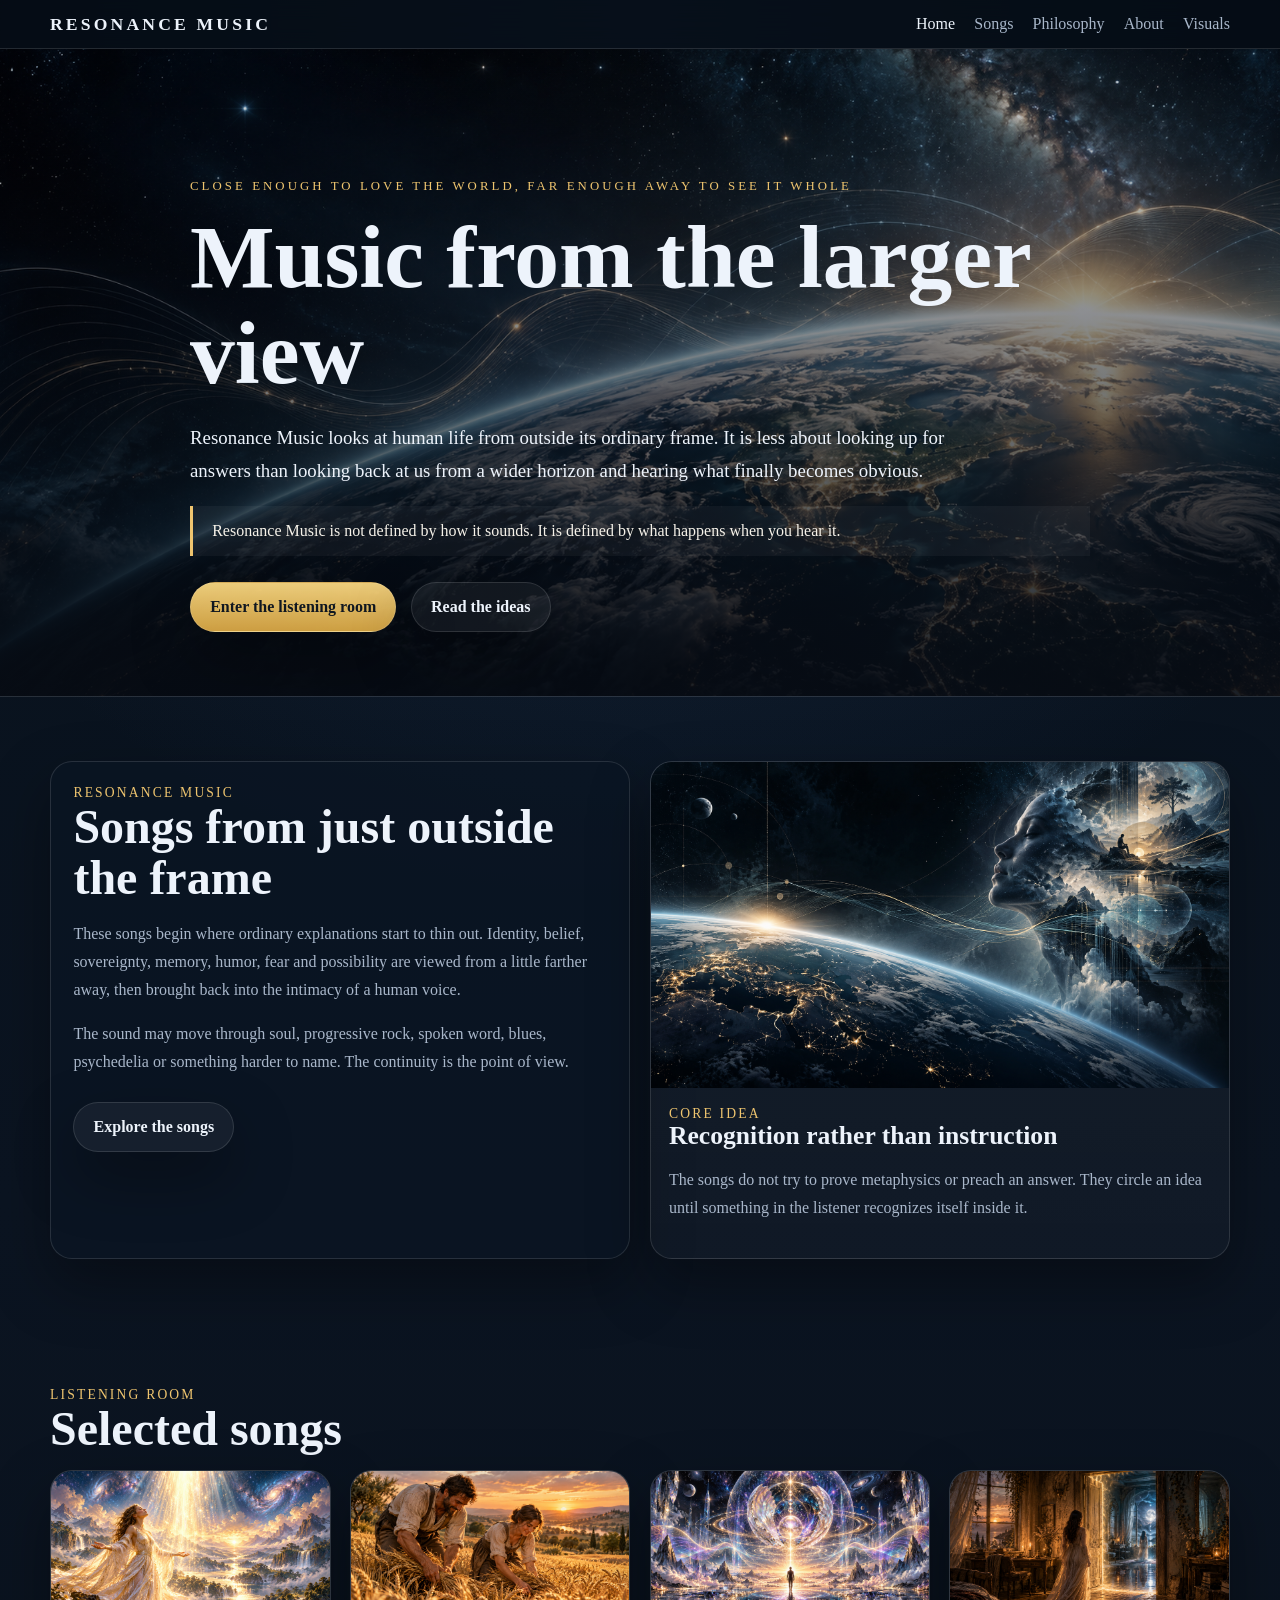
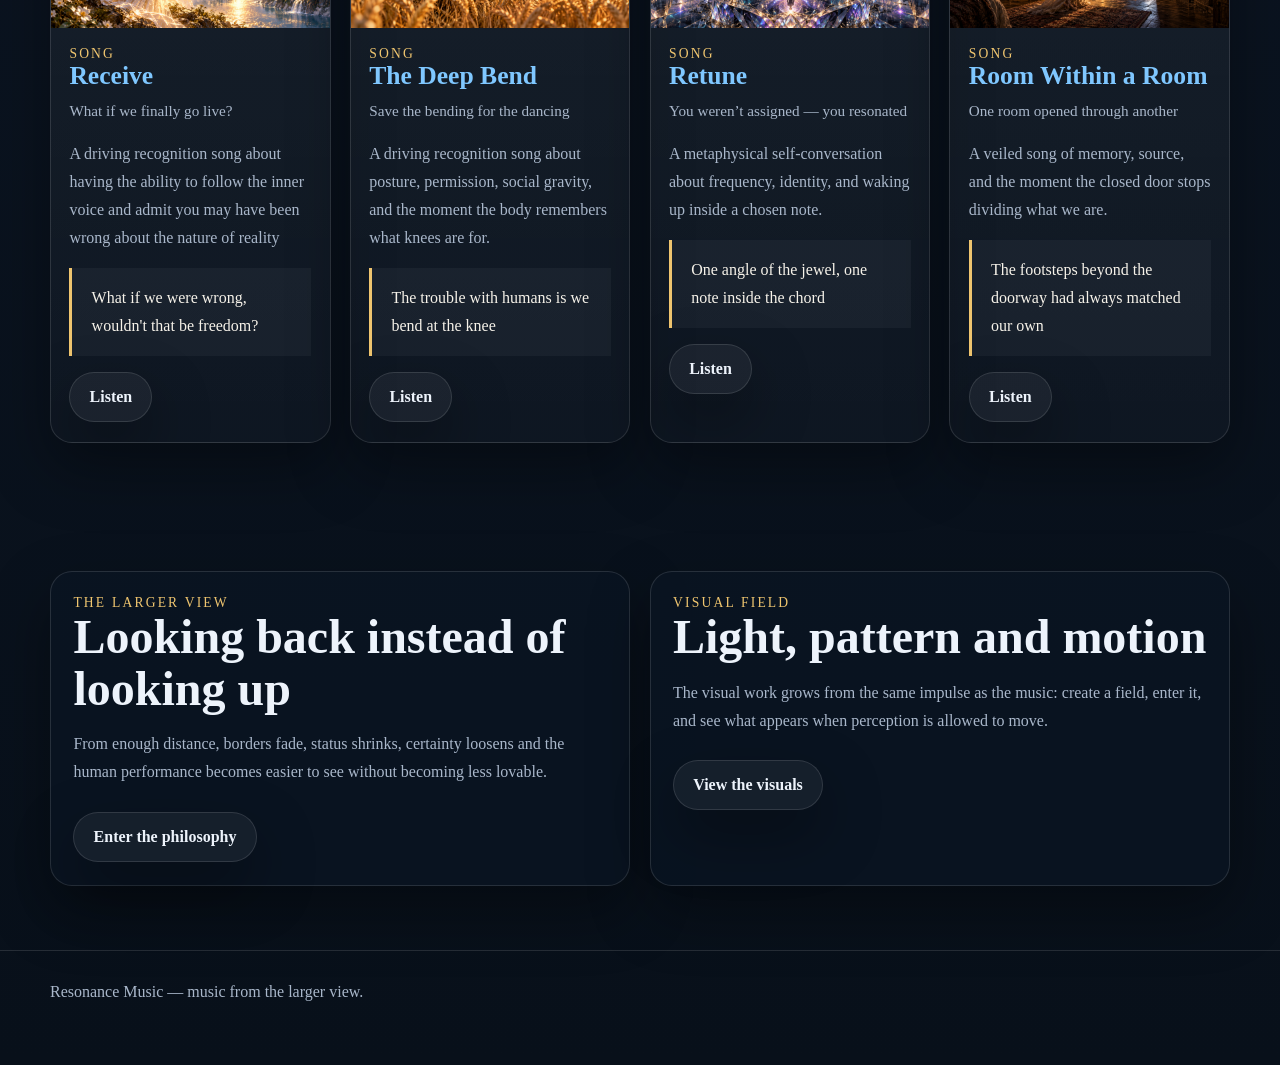
==== index.html @ a72982c8 "Add files via upload" ====
<!doctype html>
<html lang="en">
<head>
  <meta charset="utf-8">
  <meta name="viewport" content="width=device-width, initial-scale=1">
  <title>Resonance Music</title>
  <link rel="stylesheet" href="css/style.css">
  <script src="js/songs.js"></script>
  <script src="js/site.js" defer></script>
</head>
<body>
<header class="topbar">
  <div class="container nav-wrap">
    <a class="brand" href="index.html">Resonance Music</a>
    <nav class="nav">
      <a href="index.html">Home</a>
      <a href="songs.html">Songs</a>
      <a href="philosophy.html">Philosophy</a>
      <a href="about.html">About</a>
      <a href="visuals.html">Visuals</a>
    </nav>
  </div>
</header>

<section class="hero">
  <div class="hero-bg" style="background-image:url('assets/art/earth-hero.png');"></div>
  <div class="hero-overlay"></div>
  <div class="container hero-content">
    <div class="eyebrow">Close enough to love the world, far enough away to see it whole</div>
    <h1>Music from the larger view</h1>
    <p class="lead">Resonance Music looks at human life from outside its ordinary frame. It is less about looking up for answers than looking back at us from a wider horizon and hearing what finally becomes obvious.</p>
    <div class="quote">Resonance Music is not defined by how it sounds. It is defined by what happens when you hear it.</div>
    <div class="buttons">
      <a class="btn primary" href="songs.html">Enter the listening room</a>
      <a class="btn" href="philosophy.html">Read the ideas</a>
    </div>
  </div>
</section>

<section class="section">
  <div class="container grid two">
    <div class="panel">
      <div class="kicker">Resonance Music</div>
      <h2>Songs from just outside the frame</h2>
      <p>These songs begin where ordinary explanations start to thin out. Identity, belief, sovereignty, memory, humor, fear and possibility are viewed from a little farther away, then brought back into the intimacy of a human voice.</p>
      <p>The sound may move through soul, progressive rock, spoken word, blues, psychedelia or something harder to name. The continuity is the point of view.</p>
      <div class="buttons"><a class="btn" href="songs.html">Explore the songs</a></div>
    </div>
    <div class="card">
      <img class="card-media" src="assets/art/cosmic-mind.png" alt="Cosmic mind artwork">
      <div class="card-body">
        <div class="kicker">Core idea</div>
        <h3>Recognition rather than instruction</h3>
        <p>The songs do not try to prove metaphysics or preach an answer. They circle an idea until something in the listener recognizes itself inside it.</p>
      </div>
    </div>
  </div>
</section>

<section class="section">
  <div class="container">
    <div class="kicker">Listening room</div>
    <h2>Selected songs</h2>
    <div id="home-songs" class="song-grid"></div>
  </div>
</section>

<section class="section">
  <div class="container grid two">
    <div class="panel">
      <div class="kicker">The larger view</div>
      <h2>Looking back instead of looking up</h2>
      <p>From enough distance, borders fade, status shrinks, certainty loosens and the human performance becomes easier to see without becoming less lovable.</p>
      <div class="buttons"><a class="btn" href="philosophy.html">Enter the philosophy</a></div>
    </div>
    <div class="panel">
      <div class="kicker">Visual field</div>
      <h2>Light, pattern and motion</h2>
      <p>The visual work grows from the same impulse as the music: create a field, enter it, and see what appears when perception is allowed to move.</p>
      <div class="buttons"><a class="btn" href="visuals.html">View the visuals</a></div>
    </div>
  </div>
</section>

<footer><div class="container">Resonance Music — music from the larger view.</div></footer>
</body>
</html>
---- css/style.css ----
:root {
  --bg: #08101a;
  --bg2: #0f1b2d;
  --panel: rgba(11,22,35,.72);
  --panel-strong: rgba(8,16,26,.88);
  --text: #edf3fb;
  --muted: #a9b7ca;
  --line: rgba(255,255,255,.12);
  --gold: #efc56f;
  --blue: #7fc7ff;
  --max: 1180px;
  --radius: 22px;
  --shadow: 0 25px 60px rgba(0,0,0,.35);
}
* { box-sizing: border-box; }
html { scroll-behavior: smooth; }
body {
  margin: 0;
  font-family: Georgia, 'Times New Roman', serif;
  color: var(--text);
  background:
    radial-gradient(circle at top, rgba(53,91,145,.35), transparent 33%),
    linear-gradient(180deg, #07111b 0%, #0b1421 45%, #08101a 100%);
  min-height: 100vh;
}
a { color: var(--blue); text-decoration: none; }
a:hover { text-decoration: underline; }
img { max-width: 100%; display: block; }
.container { width: min(calc(100% - 2rem), var(--max)); margin: 0 auto; }
.topbar {
  position: sticky; top: 0; z-index: 20;
  background: rgba(4,10,18,.82);
  backdrop-filter: blur(14px);
  border-bottom: 1px solid var(--line);
}
.nav-wrap { display:flex; align-items:center; justify-content:space-between; gap:1rem; padding: .85rem 0; }
.brand { color: var(--text); font-size: 1.1rem; letter-spacing: .18em; text-transform: uppercase; font-weight: bold; }
.nav { display:flex; flex-wrap: wrap; gap: .8rem 1.2rem; }
.nav a { color: var(--muted); }
.nav a.active, .nav a:hover { color: var(--text); text-decoration:none; }
.hero {
  position: relative;
  min-height: 72vh;
  display: grid;
  align-items: end;
  overflow: hidden;
  border-bottom: 1px solid var(--line);
}
.hero.small { min-height: 46vh; }
.hero-bg {
  position:absolute; inset:0; background-size: cover; background-position:center;
  transform: scale(1.02);
}
.hero-overlay {
  position:absolute; inset:0;
  background: linear-gradient(180deg, rgba(6,10,17,.12) 0%, rgba(6,10,17,.45) 40%, rgba(7,12,20,.92) 100%);
}
.hero-content {
  position:relative; z-index:2;
  padding: 6rem 0 4rem;
  width:min(100%, 900px);
}
.eyebrow { color: var(--gold); text-transform: uppercase; letter-spacing: .24em; font-size: .8rem; margin-bottom: .9rem; }
h1, h2, h3 { margin: 0 0 1rem; line-height: 1.08; }
h1 { font-size: clamp(2.7rem, 7vw, 5.6rem); }
h2 { font-size: clamp(1.8rem, 4vw, 3rem); }
h3 { font-size: clamp(1.2rem, 2vw, 1.6rem); }
p { line-height: 1.75; color: var(--muted); }
.lead { font-size: 1.18rem; color: var(--text); max-width: 48rem; }
.quote {
  margin-top: 1.2rem; padding: 1rem 1.2rem; border-left: 3px solid var(--gold);
  background: rgba(255,255,255,.04); color: #f6f2e9;
}
.buttons { display:flex; gap:.9rem; flex-wrap: wrap; margin-top:1.6rem; }
.btn {
  display:inline-flex; align-items:center; justify-content:center; gap:.5rem;
  padding: .95rem 1.2rem; border-radius: 999px; border:1px solid var(--line);
  background: rgba(255,255,255,.05); color: var(--text); font-weight: bold;
  box-shadow: var(--shadow);
}
.btn.primary { background: linear-gradient(180deg, rgba(255,220,132,.92), rgba(222,171,70,.92)); color:#101720; }
.btn:hover { text-decoration:none; filter: brightness(1.06); }
.section { padding: 4rem 0; }
.panel {
  background: var(--panel); border: 1px solid var(--line); border-radius: var(--radius);
  padding: 1.4rem; box-shadow: var(--shadow);
}
.grid { display:grid; gap:1.2rem; }
.grid.two { grid-template-columns: repeat(auto-fit, minmax(280px, 1fr)); }
.grid.three { grid-template-columns: repeat(auto-fit, minmax(240px, 1fr)); }
.card {
  background: linear-gradient(180deg, rgba(255,255,255,.05), rgba(255,255,255,.025));
  border: 1px solid var(--line); border-radius: 22px; overflow: hidden; box-shadow: var(--shadow);
}
.card-body { padding: 1.15rem 1.15rem 1.25rem; }
.card-media { aspect-ratio: 16 / 9; object-fit: cover; width:100%; }
.kicker { color: var(--gold); font-size: .85rem; text-transform: uppercase; letter-spacing: .16em; }
.song-grid { display:grid; gap:1.2rem; grid-template-columns: repeat(auto-fit, minmax(260px, 1fr)); }
.song-card h3 { margin-bottom: .4rem; }
.song-card p { margin-top: .5rem; }
.meta { display:flex; flex-wrap: wrap; gap:.7rem 1rem; color: var(--muted); font-size: .95rem; }
.song-layout { display:grid; gap: 1.5rem; grid-template-columns: 1.2fr .8fr; }
.song-main, .song-side { min-width:0; }
@media (max-width: 900px) { .song-layout { grid-template-columns: 1fr; } }
.audio-box, .video-box, .lyrics-box, .info-box { margin-bottom: 1rem; }
audio, video { width:100%; border-radius: 14px; }
pre.lyrics {
  white-space: pre-wrap; font: 1rem/1.8 Georgia, serif; color: var(--text);
  margin: 0; background: rgba(0,0,0,.14); border-radius: 16px; padding: 1rem;
}
.note {
  padding: .9rem 1rem; border:1px dashed rgba(255,255,255,.22); border-radius: 14px; color: var(--muted);
  background: rgba(255,255,255,.04);
}
.steps li { margin: 0 0 .65rem; color: var(--muted); }
footer {
  border-top: 1px solid var(--line); padding: 2rem 0 4rem; color: var(--muted);
}
.gallery { display:grid; gap:1rem; grid-template-columns: repeat(auto-fit, minmax(220px, 1fr)); }
.gallery img { aspect-ratio: 16/10; width:100%; object-fit: cover; border-radius: 16px; border:1px solid var(--line); box-shadow: var(--shadow); }
hr.sep { border:none; border-top:1px solid var(--line); margin:2rem 0; }
.small { font-size: .95rem; }
.muted { color: var(--muted); }
.center { text-align:center; }
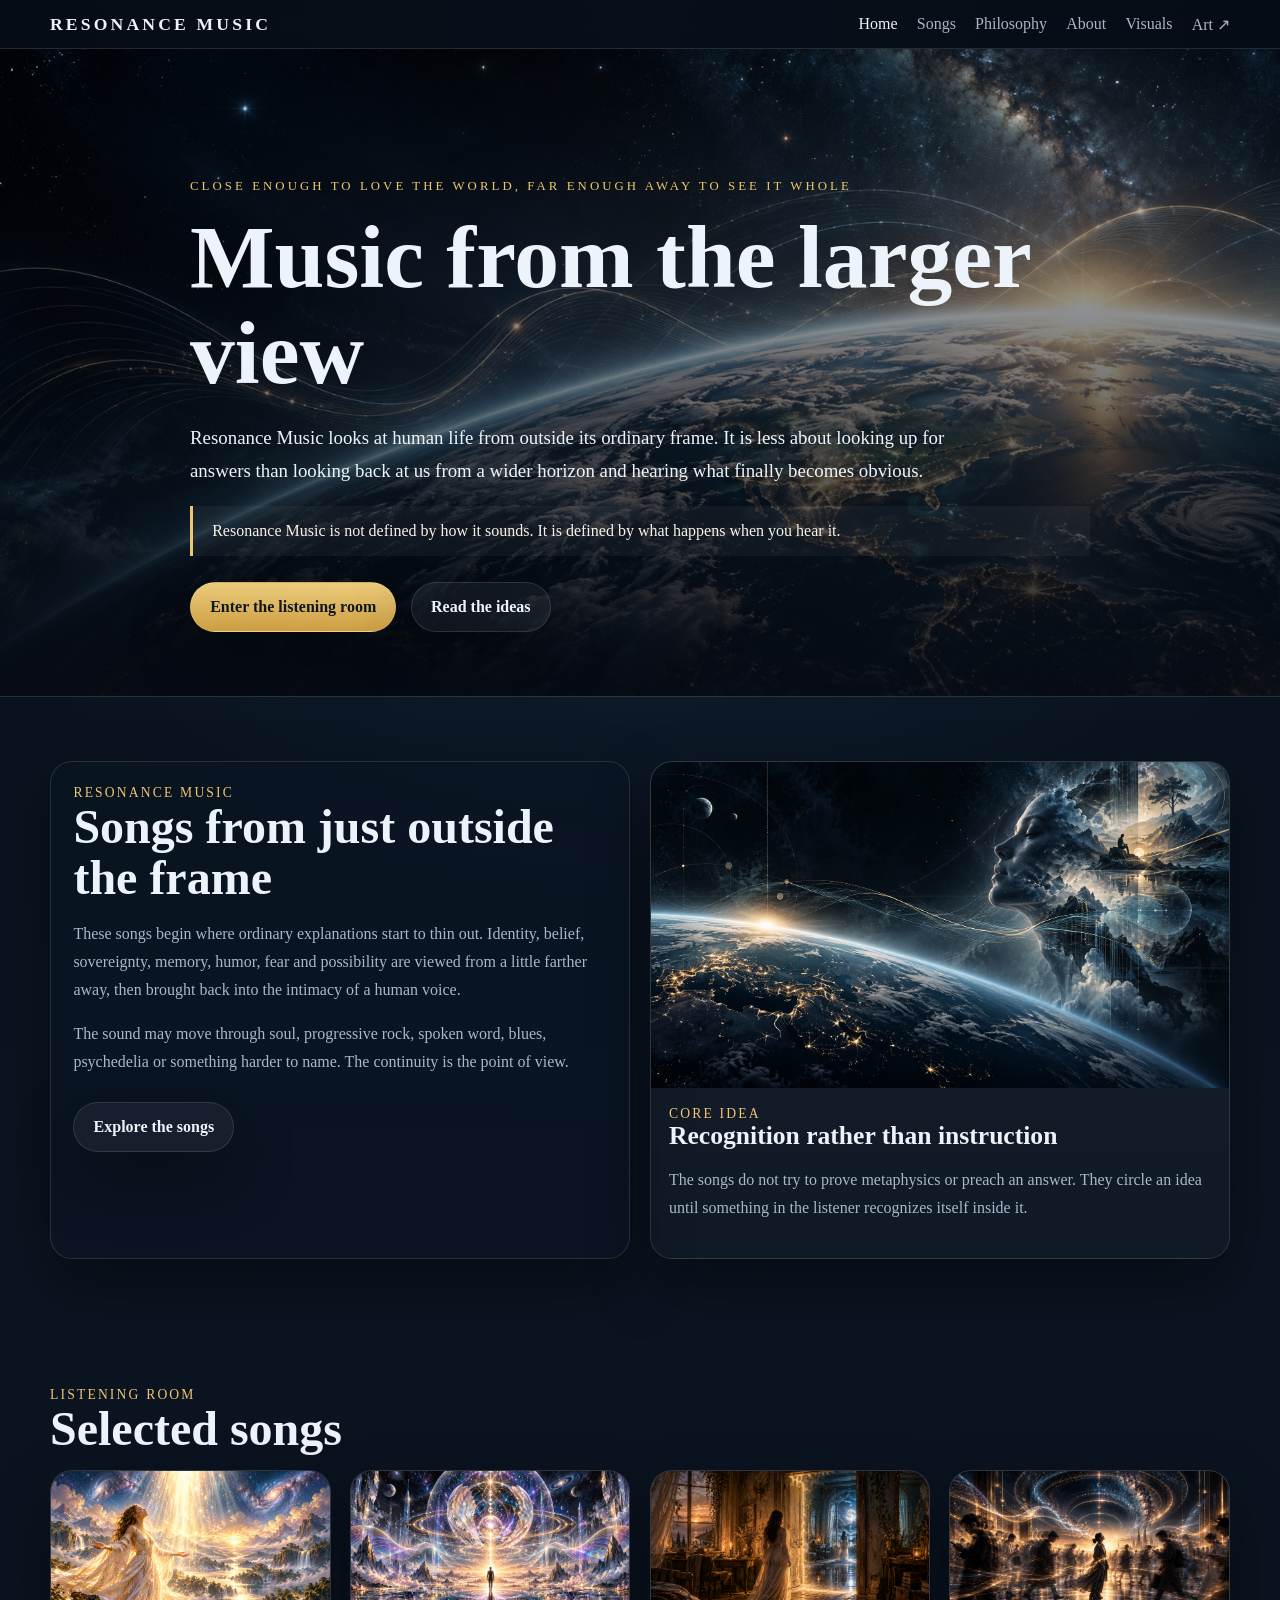
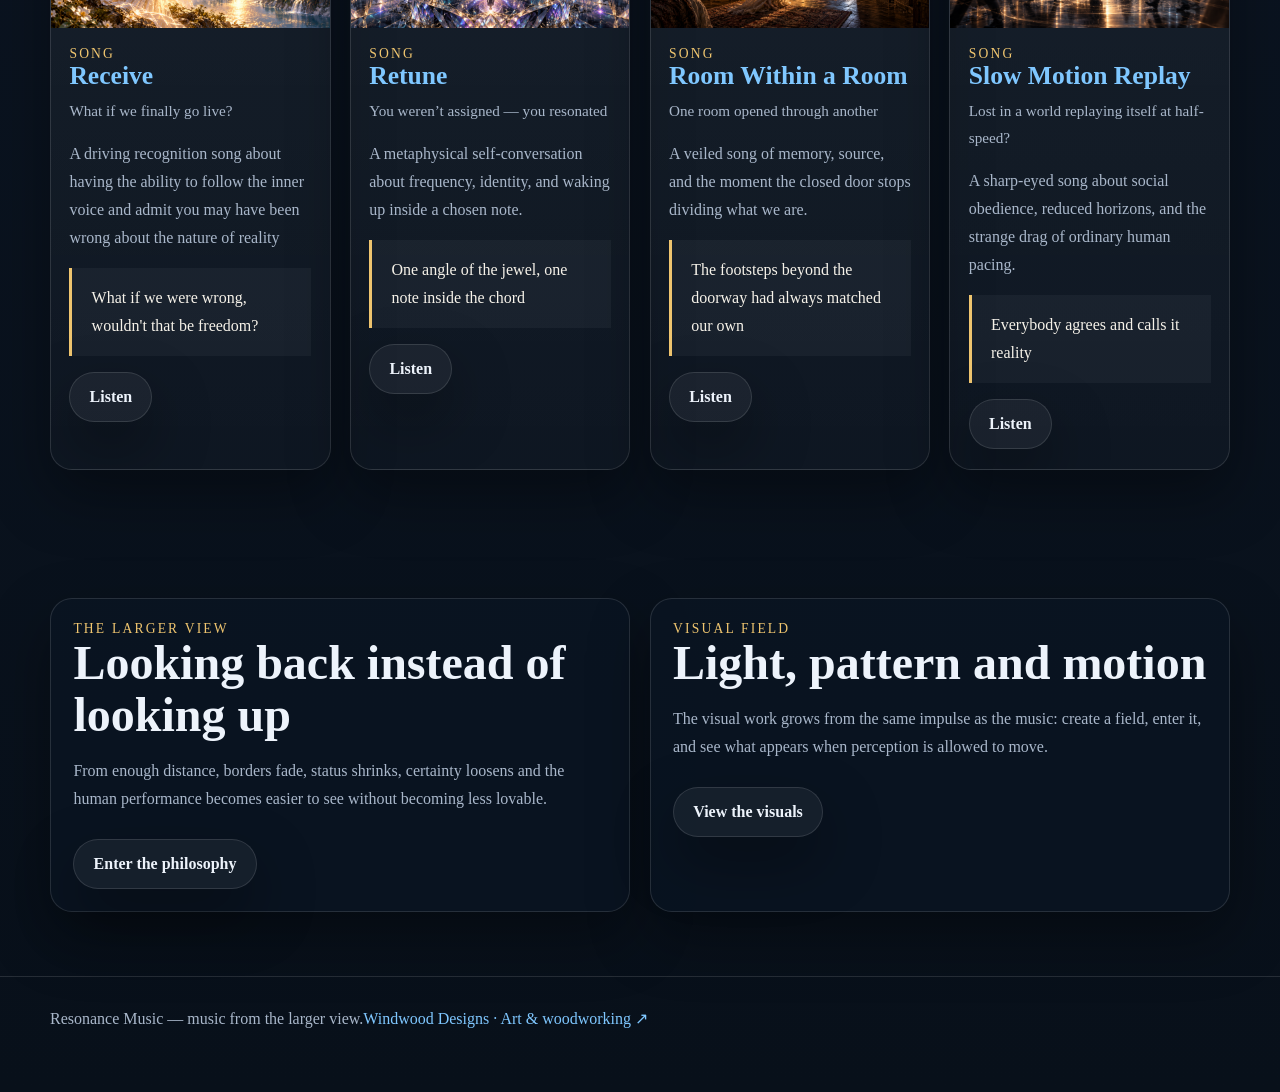
==== commit 6c288f9a: "Add files via upload Link artwork and music sites" ====
--- a/index.html
+++ b/index.html
@@ -18,6 +18,7 @@
       <a href="philosophy.html">Philosophy</a>
       <a href="about.html">About</a>
       <a href="visuals.html">Visuals</a>
+      <a class="companion-link" href="https://windwood2.github.io/works/" target="_blank" rel="noopener noreferrer" aria-label="Art — Windwood Designs (opens in a new tab)">Art <span aria-hidden="true">↗</span></a>
     </nav>
   </div>
 </header>
@@ -82,6 +83,7 @@
   </div>
 </section>
 
-<footer><div class="container">Resonance Music — music from the larger view.</div></footer>
+<footer><div class="container footer-wrap"><span>Resonance Music — music from the larger view.</span><a class="footer-companion" href="https://windwood2.github.io/works/" target="_blank" rel="noopener noreferrer" aria-label="Windwood Designs — art and woodworking (opens in a new tab)">Windwood Designs · Art &amp; woodworking <span aria-hidden="true">↗</span></a></div></footer>
 </body>
 </html>
+
--- a/css/style.css
+++ b/css/style.css
@@ -122,3 +122,69 @@
 .small { font-size: .95rem; }
 .muted { color: var(--muted); }
 .center { text-align:center; }
+
+/* Watch + Lyrics */
+.watch-read-layout {
+  display: grid;
+  grid-template-columns: minmax(0, 1.15fr) minmax(320px, .85fr);
+  gap: 1.5rem;
+  align-items: stretch;
+  margin-top: 1.5rem;
+}
+.watch-column {
+  min-width: 0;
+  align-self: stretch;
+}
+.video-sticky {
+  position: sticky;
+  top: 5.5rem;
+  background: var(--panel);
+  border: 1px solid var(--line);
+  border-radius: var(--radius);
+  padding: 1.2rem;
+  box-shadow: var(--shadow);
+}
+.watch-kicker { margin-bottom: .85rem; }
+.youtube-frame {
+  position: relative;
+  width: 100%;
+  aspect-ratio: 16 / 9;
+  overflow: hidden;
+  border-radius: 16px;
+  background: #000;
+}
+.youtube-frame iframe {
+  position: absolute;
+  inset: 0;
+  width: 100%;
+  height: 100%;
+  border: 0;
+}
+.watch-read-layout .lyrics-box {
+  margin-bottom: 0;
+  max-height: calc(100vh - 7rem);
+  overflow-y: auto;
+  overscroll-behavior: contain;
+  scrollbar-gutter: stable;
+}
+.video-only-layout {
+  grid-template-columns: minmax(0, 760px);
+}
+
+@media (max-width: 900px) {
+  .watch-read-layout {
+    grid-template-columns: 1fr;
+    align-items: start;
+  }
+  .video-sticky {
+    position: relative;
+    top: auto;
+  }
+  .watch-read-layout .lyrics-box {
+    max-height: none;
+    overflow-y: visible;
+  }
+}
+
+
+
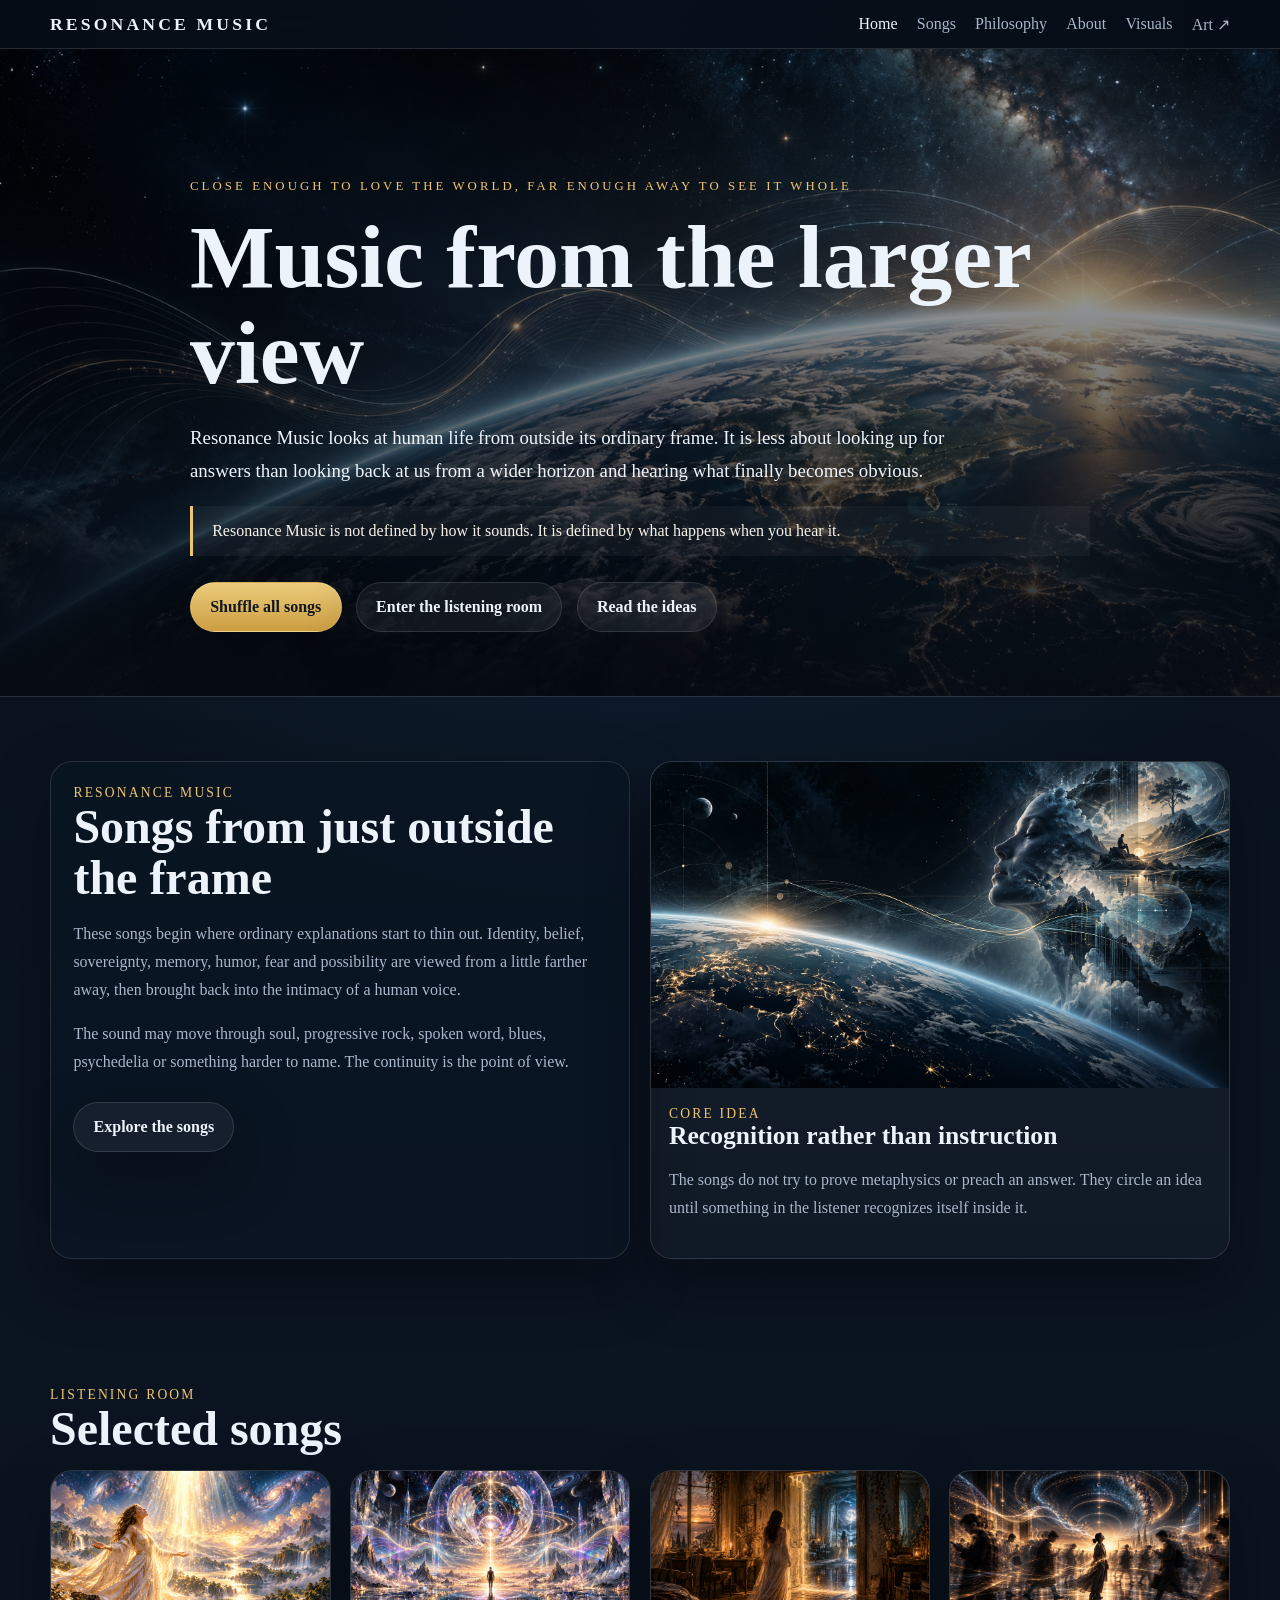
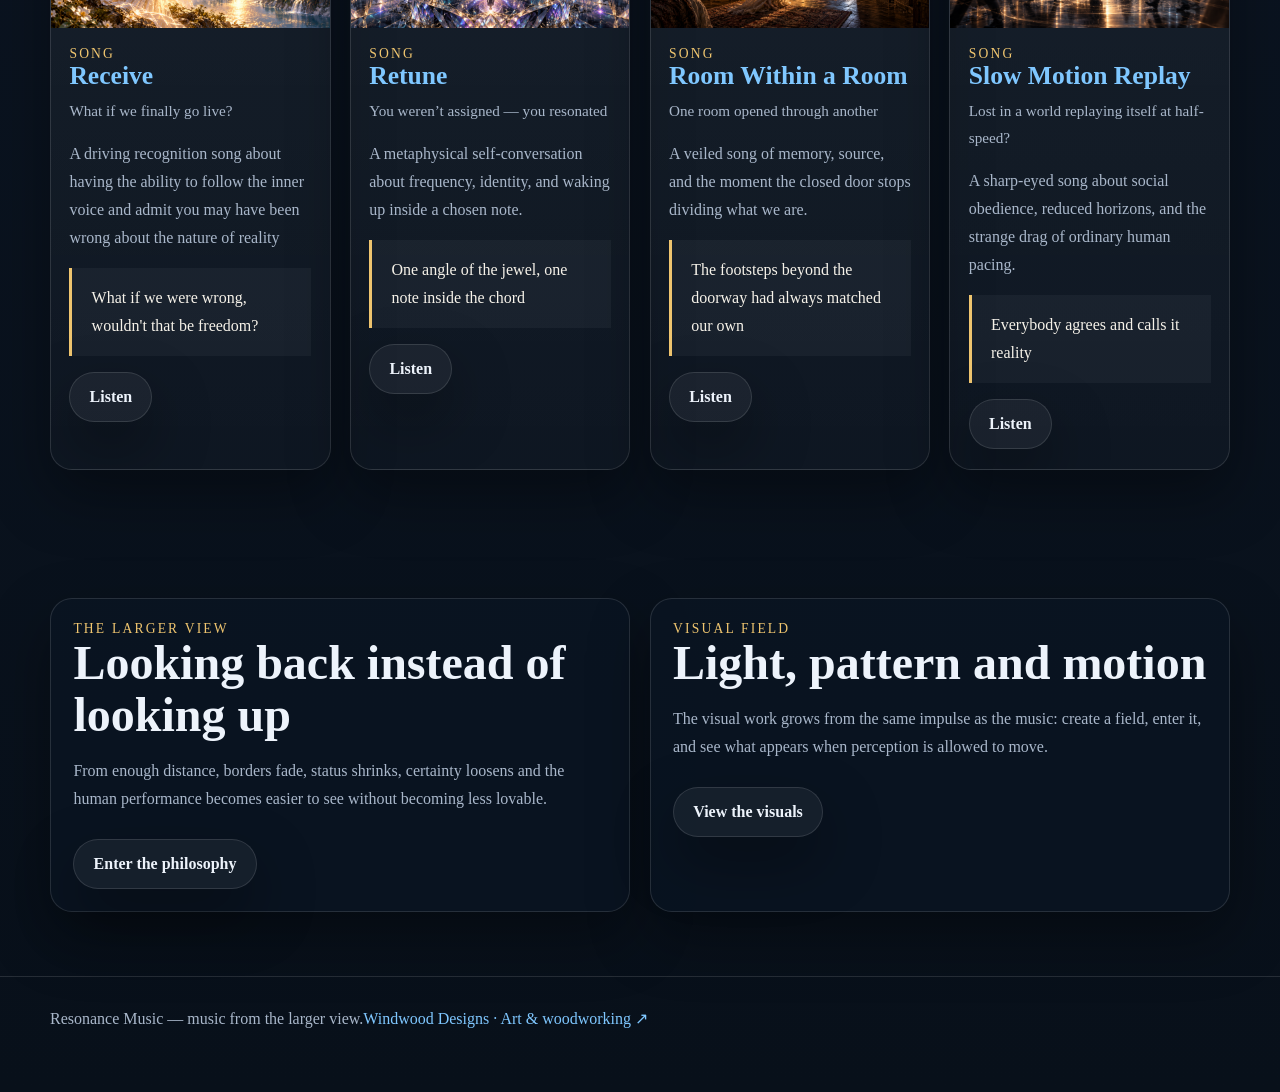
==== commit ea1ae0ae: "Update index.html ditto to last 2" ====
--- a/index.html
+++ b/index.html
@@ -7,6 +7,34 @@
   <link rel="stylesheet" href="css/style.css">
   <script src="js/songs.js"></script>
   <script src="js/site.js" defer></script>
+  <style>
+    /* The home-page listening session. */
+    #shuffle-start { cursor: pointer; font: inherit; font-weight: bold; }
+    .shuffle-section[hidden] { display: none; }
+    .shuffle-section { padding: 1.6rem 0 0; scroll-margin-top: 6rem; }
+    .shuffle-panel {
+      display: grid; grid-template-columns: 144px minmax(0, 1fr); gap: 1.4rem;
+      align-items: center; background: linear-gradient(135deg, rgba(77,48,32,.35), var(--panel-strong));
+      border-color: rgba(239,197,111,.27);
+    }
+    .shuffle-art { width: 144px; height: 144px; object-fit: cover; border-radius: 14px; }
+    .shuffle-content { min-width: 0; }
+    .shuffle-content h2 { font-size: clamp(1.5rem, 3vw, 2rem); margin: .45rem 0 .55rem; }
+    .shuffle-content audio { display: block; margin-top: .85rem; }
+    .shuffle-meta { display: flex; gap: .6rem 1rem; flex-wrap: wrap; align-items: center; }
+    .shuffle-meta span { color: var(--muted); font-size: .9rem; }
+    .shuffle-actions { display: flex; flex-wrap: wrap; gap: .55rem; align-items: center; margin-top: .8rem; }
+    .shuffle-actions button { cursor: pointer; font: inherit; font-size: .9rem; padding: .55rem .9rem; box-shadow: none; }
+    .shuffle-actions button:disabled { opacity: .45; cursor: default; }
+    .shuffle-actions a { font-size: .9rem; margin-left: .35rem; }
+    .shuffle-status { font-size: .9rem; margin: .7rem 0 0; line-height: 1.5; }
+    .shuffle-note { color: var(--muted); font-size: .85rem; margin: .35rem 0 0; line-height: 1.5; }
+    #shuffle-start:focus-visible, .shuffle-actions button:focus-visible { outline: 2px solid var(--gold); outline-offset: 4px; }
+    @media (max-width: 560px) {
+      .shuffle-panel { grid-template-columns: 1fr; gap: 1rem; }
+      .shuffle-art { width: 100%; height: auto; max-height: 210px; aspect-ratio: 16 / 9; }
+    }
+  </style>
 </head>
 <body>
 <header class="topbar">
@@ -32,8 +60,30 @@
     <p class="lead">Resonance Music looks at human life from outside its ordinary frame. It is less about looking up for answers than looking back at us from a wider horizon and hearing what finally becomes obvious.</p>
     <div class="quote">Resonance Music is not defined by how it sounds. It is defined by what happens when you hear it.</div>
     <div class="buttons">
-      <a class="btn primary" href="songs.html">Enter the listening room</a>
+      <button class="btn primary" id="shuffle-start" type="button" aria-controls="shuffle-player" aria-expanded="false">Shuffle all songs</button>
+      <a class="btn" href="songs.html">Enter the listening room</a>
       <a class="btn" href="philosophy.html">Read the ideas</a>
+    </div>
+  </div>
+</section>
+
+<section id="shuffle-player" class="section shuffle-section" aria-labelledby="shuffle-title" hidden>
+  <div class="container">
+    <div class="panel shuffle-panel">
+      <img id="shuffle-art" class="shuffle-art" width="144" height="144" alt="">
+      <div class="shuffle-content">
+        <div class="kicker">Listening now</div>
+        <h2 id="shuffle-title">Resonance Music</h2>
+        <div class="shuffle-meta"><span id="shuffle-position"></span><span>Every song, a different order.</span></div>
+        <audio id="shuffle-audio" controls preload="none" aria-label="Shuffled song player"></audio>
+        <div class="shuffle-actions">
+          <button class="btn" id="shuffle-next" type="button">Next song</button>
+          <button class="btn" id="shuffle-again" type="button">Reshuffle</button>
+          <a id="shuffle-song-link" target="_blank" rel="noopener noreferrer" aria-label="Lyrics and artwork (opens in a new tab)">Lyrics &amp; artwork ↗</a>
+        </div>
+        <p id="shuffle-status" class="shuffle-status" role="status" aria-live="polite"></p>
+        <p class="shuffle-note">Keep this page open. After the last song, a fresh shuffle keeps the music going.</p>
+      </div>
     </div>
   </div>
 </section>
@@ -84,6 +134,198 @@
 </section>
 
 <footer><div class="container footer-wrap"><span>Resonance Music — music from the larger view.</span><a class="footer-companion" href="https://windwood2.github.io/works/" target="_blank" rel="noopener noreferrer" aria-label="Windwood Designs — art and woodworking (opens in a new tab)">Windwood Designs · Art &amp; woodworking <span aria-hidden="true">↗</span></a></div></footer>
+<script id="shuffle-player-script">
+(() => {
+  'use strict';
+  const get = id => document.getElementById(id);
+  const start = get('shuffle-start'), panel = get('shuffle-player'), audio = get('shuffle-audio');
+  const title = get('shuffle-title'), artwork = get('shuffle-art'), position = get('shuffle-position');
+  const status = get('shuffle-status'), next = get('shuffle-next'), songLink = get('shuffle-song-link');
+  const seen = new Set();
+  const songs = (window.RESONANCE_SONGS || []).filter(song => {
+    if (!song || !/^[a-z0-9_-]+$/i.test(song.slug || '') || seen.has(song.slug)) return false;
+    seen.add(song.slug);
+    return true;
+  });
+  let queue = [], index = -1, current = null, sessionActive = false;
+  let wantsPlay = false, switching = false, loadId = 0, failedLoad = -1, expectedSource = '';
+  const unavailable = new Set();
+  const message = text => { status.textContent = text; };
+
+  function shuffled(list, avoidSlug) {
+    const result = list.slice();
+    for (let i = result.length - 1; i > 0; i--) {
+      const j = Math.floor(Math.random() * (i + 1));
+      [result[i], result[j]] = [result[j], result[i]];
+    }
+    // Each cycle contains every available song once, with no back-to-back repeat.
+    if (result.length > 1 && result[0].slug === avoidSlug) {
+      const j = 1 + Math.floor(Math.random() * (result.length - 1));
+      [result[0], result[j]] = [result[j], result[0]];
+    }
+    return result;
+  }
+
+  function mediaState(state) {
+    try { if ('mediaSession' in navigator) navigator.mediaSession.playbackState = state; } catch {}
+  }
+
+  function metadata(song) {
+    try {
+      if (!('mediaSession' in navigator) || !window.MediaMetadata) return;
+      navigator.mediaSession.metadata = new MediaMetadata({
+        title: song.title || song.slug, artist: 'Resonance Music', album: 'Cosmic Retune',
+        artwork: [{ src: new URL(song.image || 'assets/art/listening-room.png', document.baseURI).href }]
+      });
+    } catch {}
+  }
+
+  function updatePosition() {
+    try {
+      if (!navigator.mediaSession?.setPositionState || !Number.isFinite(audio.duration) || audio.duration <= 0) return;
+      navigator.mediaSession.setPositionState({
+        duration: audio.duration, playbackRate: audio.playbackRate || 1,
+        position: Math.max(0, Math.min(audio.currentTime, audio.duration))
+      });
+    } catch {}
+  }
+
+  function fileUnavailable(token) {
+    if (token !== loadId || token === failedLoad || !current || !sessionActive) return;
+    failedLoad = token;
+    unavailable.add(current.slug);
+    if (unavailable.size >= songs.length) {
+      wantsPlay = false;
+      sessionActive = false;
+      switching = false;
+      audio.pause();
+      next.disabled = true;
+      mediaState('none');
+      message('The music could not load. Check your connection, then try Shuffle all songs again.');
+      return;
+    }
+    if (!wantsPlay) {
+      switching = false;
+      message('This song could not load. Choose Next song to continue.');
+      return;
+    }
+    message('This song could not load. Moving to the next one…');
+    Promise.resolve().then(() => {
+      if (token === loadId && wantsPlay && sessionActive) advance(true);
+    });
+  }
+
+  function playCurrent() {
+    if (!current || !sessionActive) return;
+    if (unavailable.has(current.slug)) { advance(true); return; }
+    wantsPlay = true;
+    const token = loadId;
+    message('Loading…');
+    let attempt;
+    try { attempt = audio.play(); }
+    catch { fileUnavailable(token); return; }
+    if (attempt?.catch) attempt.catch(error => {
+      if (token !== loadId || error.name === 'AbortError') return;
+      if (error.name === 'NotAllowedError') {
+        wantsPlay = false;
+        switching = false;
+        mediaState('paused');
+        message('Press play in the player to continue.');
+      } else fileUnavailable(token);
+    });
+  }
+
+  function loadSong(song, autoplay) {
+    current = song;
+    loadId++;
+    failedLoad = -1;
+    wantsPlay = autoplay;
+    switching = true;
+    title.textContent = song.title || song.slug;
+    artwork.src = song.image || 'assets/art/listening-room.png';
+    artwork.alt = (song.title || song.slug) + ' artwork';
+    songLink.href = 'song.html?slug=' + encodeURIComponent(song.slug);
+    position.textContent = 'Song ' + (index + 1) + ' of ' + queue.length;
+    metadata(song);
+    expectedSource = new URL('media/audio/' + encodeURIComponent(song.slug) + '.mp3', document.baseURI).href;
+    audio.preload = 'auto';
+    audio.src = expectedSource;
+    audio.load();
+    if (autoplay) playCurrent();
+    else { switching = false; message('Paused. Press play when you’re ready.'); mediaState('paused'); }
+  }
+
+  function advance(autoplay = true) {
+    if (!sessionActive) return;
+    do { index++; } while (index < queue.length && unavailable.has(queue[index].slug));
+    if (index >= queue.length) {
+      queue = shuffled(songs.filter(song => !unavailable.has(song.slug)), current?.slug);
+      index = 0;
+    }
+    if (!queue.length) return;
+    loadSong(queue[index], autoplay);
+  }
+
+  function beginShuffle() {
+    if (!songs.length) return;
+    unavailable.clear();
+    queue = shuffled(songs, current?.slug);
+    index = -1;
+    sessionActive = true;
+    next.disabled = false;
+    panel.hidden = false;
+    start.setAttribute('aria-expanded', 'true');
+    start.textContent = 'Reshuffle all songs';
+    // Start inside the click gesture, without waiting for network checks.
+    advance(true);
+    panel.scrollIntoView({ behavior: window.matchMedia?.('(prefers-reduced-motion: reduce)').matches ? 'auto' : 'smooth', block: 'center' });
+  }
+
+  start.addEventListener('click', beginShuffle);
+  get('shuffle-again').addEventListener('click', beginShuffle);
+  next.addEventListener('click', () => advance(wantsPlay || !audio.paused));
+  audio.addEventListener('play', () => {
+    if (current && unavailable.has(current.slug)) { advance(true); return; }
+    wantsPlay = true;
+    switching = false;
+  });
+  audio.addEventListener('playing', () => { switching = false; mediaState('playing'); message('Playing. The next song follows automatically.'); });
+  audio.addEventListener('pause', () => {
+    if (switching || audio.ended || !sessionActive) return;
+    wantsPlay = false;
+    mediaState('paused');
+    message('Paused. Press play when you’re ready.');
+  });
+  audio.addEventListener('ended', () => { if (audio.ended && sessionActive) advance(true); });
+  audio.addEventListener('error', () => {
+    if (!audio.error || (audio.currentSrc && audio.currentSrc !== expectedSource)) return;
+    fileUnavailable(loadId);
+  });
+  audio.addEventListener('loadedmetadata', updatePosition);
+  audio.addEventListener('timeupdate', updatePosition);
+  artwork.addEventListener('error', () => { artwork.hidden = true; });
+  audio.addEventListener('loadstart', () => { artwork.hidden = false; });
+
+  if ('mediaSession' in navigator) {
+    const actions = {
+      play: playCurrent,
+      pause: () => { wantsPlay = false; audio.pause(); },
+      nexttrack: () => advance(wantsPlay || !audio.paused),
+      seekto: event => { if (Number.isFinite(audio.duration) && Number.isFinite(event.seekTime)) audio.currentTime = Math.max(0, Math.min(event.seekTime, audio.duration)); },
+      seekbackward: event => { audio.currentTime = Math.max(0, audio.currentTime - (event.seekOffset || 10)); },
+      seekforward: event => { if (Number.isFinite(audio.duration)) audio.currentTime = Math.min(audio.duration, audio.currentTime + (event.seekOffset || 10)); }
+    };
+    for (const [action, handler] of Object.entries(actions)) {
+      try { navigator.mediaSession.setActionHandler(action, handler); } catch {}
+    }
+  }
+  if (!songs.length) { start.disabled = true; start.textContent = 'Songs arriving soon'; }
+})();
+</script>
 </body>
 </html>
 
+
+
+</html>
+
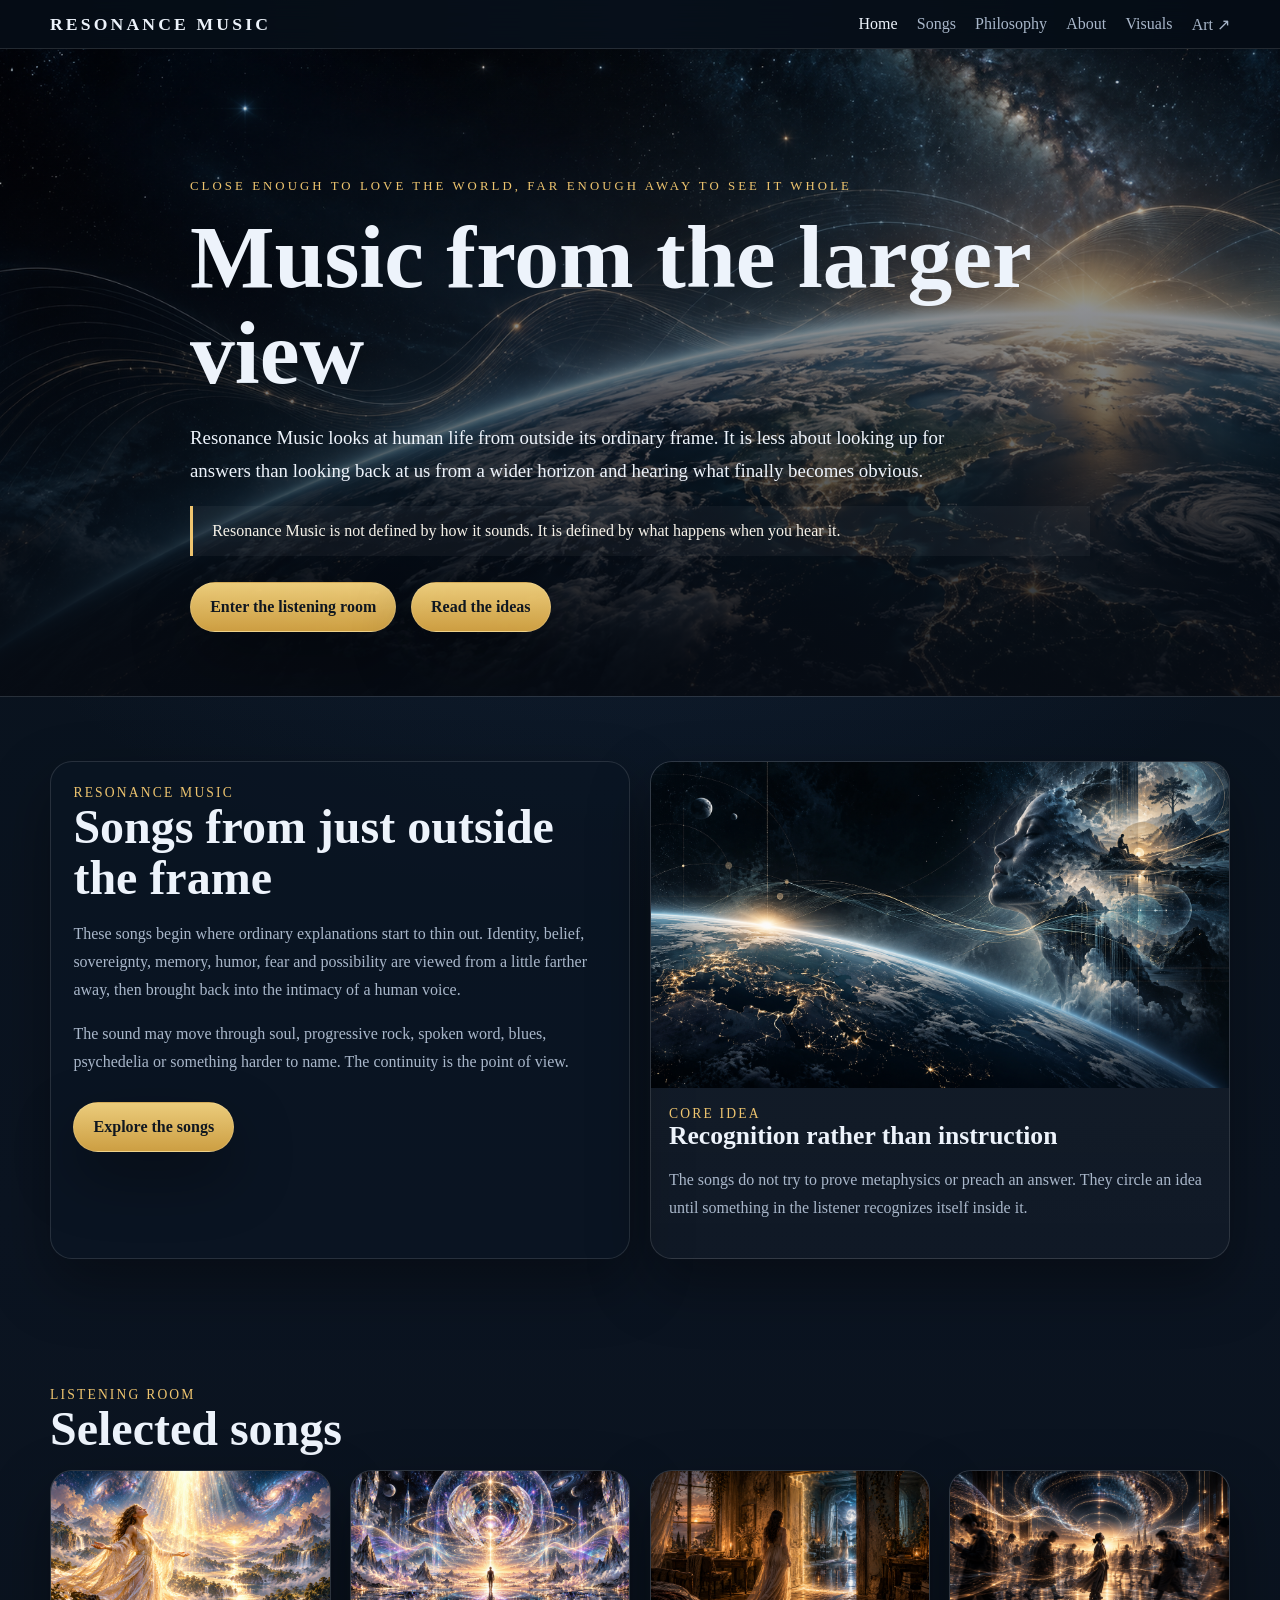
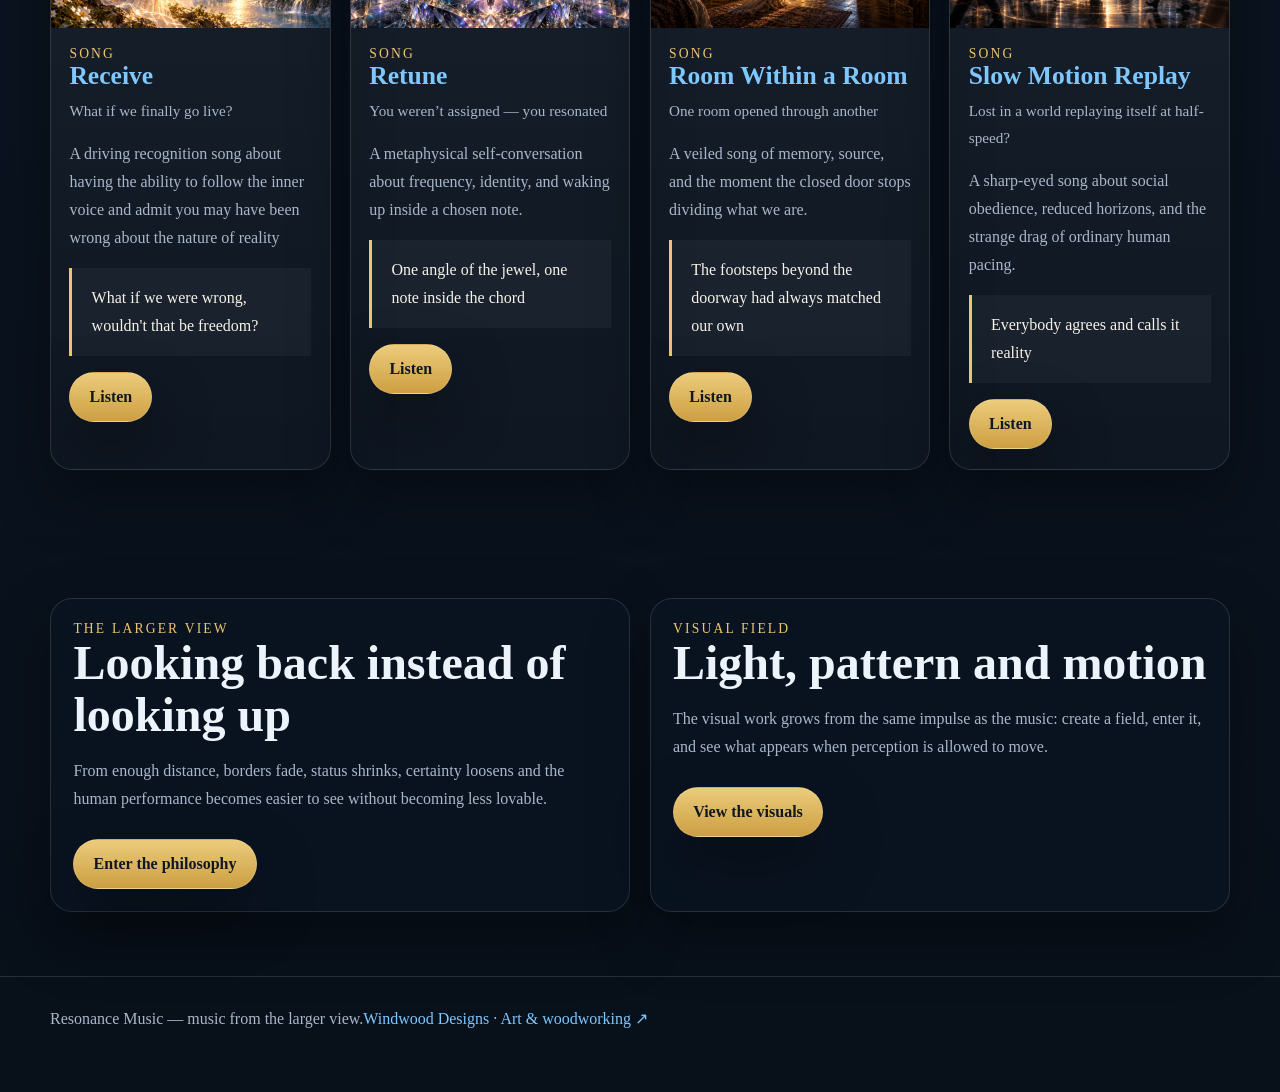
==== commit fd4341ef: "Update index.html shuffle button 2." ====
--- a/index.html
+++ b/index.html
@@ -7,33 +7,12 @@
   <link rel="stylesheet" href="css/style.css">
   <script src="js/songs.js"></script>
   <script src="js/site.js" defer></script>
-  <style>
-    /* The home-page listening session. */
-    #shuffle-start { cursor: pointer; font: inherit; font-weight: bold; }
-    .shuffle-section[hidden] { display: none; }
-    .shuffle-section { padding: 1.6rem 0 0; scroll-margin-top: 6rem; }
-    .shuffle-panel {
-      display: grid; grid-template-columns: 144px minmax(0, 1fr); gap: 1.4rem;
-      align-items: center; background: linear-gradient(135deg, rgba(77,48,32,.35), var(--panel-strong));
-      border-color: rgba(239,197,111,.27);
+  <style id="equal-choice-buttons">
+    .btn {
+      background: linear-gradient(180deg, rgba(255,220,132,.92), rgba(222,171,70,.92));
+      color: #101720;
     }
-    .shuffle-art { width: 144px; height: 144px; object-fit: cover; border-radius: 14px; }
-    .shuffle-content { min-width: 0; }
-    .shuffle-content h2 { font-size: clamp(1.5rem, 3vw, 2rem); margin: .45rem 0 .55rem; }
-    .shuffle-content audio { display: block; margin-top: .85rem; }
-    .shuffle-meta { display: flex; gap: .6rem 1rem; flex-wrap: wrap; align-items: center; }
-    .shuffle-meta span { color: var(--muted); font-size: .9rem; }
-    .shuffle-actions { display: flex; flex-wrap: wrap; gap: .55rem; align-items: center; margin-top: .8rem; }
-    .shuffle-actions button { cursor: pointer; font: inherit; font-size: .9rem; padding: .55rem .9rem; box-shadow: none; }
-    .shuffle-actions button:disabled { opacity: .45; cursor: default; }
-    .shuffle-actions a { font-size: .9rem; margin-left: .35rem; }
-    .shuffle-status { font-size: .9rem; margin: .7rem 0 0; line-height: 1.5; }
-    .shuffle-note { color: var(--muted); font-size: .85rem; margin: .35rem 0 0; line-height: 1.5; }
-    #shuffle-start:focus-visible, .shuffle-actions button:focus-visible { outline: 2px solid var(--gold); outline-offset: 4px; }
-    @media (max-width: 560px) {
-      .shuffle-panel { grid-template-columns: 1fr; gap: 1rem; }
-      .shuffle-art { width: 100%; height: auto; max-height: 210px; aspect-ratio: 16 / 9; }
-    }
+    .btn:focus-visible { outline: 2px solid var(--gold); outline-offset: 4px; }
   </style>
 </head>
 <body>
@@ -60,33 +39,13 @@
     <p class="lead">Resonance Music looks at human life from outside its ordinary frame. It is less about looking up for answers than looking back at us from a wider horizon and hearing what finally becomes obvious.</p>
     <div class="quote">Resonance Music is not defined by how it sounds. It is defined by what happens when you hear it.</div>
     <div class="buttons">
-      <button class="btn primary" id="shuffle-start" type="button" aria-controls="shuffle-player" aria-expanded="false">Shuffle all songs</button>
       <a class="btn" href="songs.html">Enter the listening room</a>
       <a class="btn" href="philosophy.html">Read the ideas</a>
     </div>
   </div>
 </section>
 
-<section id="shuffle-player" class="section shuffle-section" aria-labelledby="shuffle-title" hidden>
-  <div class="container">
-    <div class="panel shuffle-panel">
-      <img id="shuffle-art" class="shuffle-art" width="144" height="144" alt="">
-      <div class="shuffle-content">
-        <div class="kicker">Listening now</div>
-        <h2 id="shuffle-title">Resonance Music</h2>
-        <div class="shuffle-meta"><span id="shuffle-position"></span><span>Every song, a different order.</span></div>
-        <audio id="shuffle-audio" controls preload="none" aria-label="Shuffled song player"></audio>
-        <div class="shuffle-actions">
-          <button class="btn" id="shuffle-next" type="button">Next song</button>
-          <button class="btn" id="shuffle-again" type="button">Reshuffle</button>
-          <a id="shuffle-song-link" target="_blank" rel="noopener noreferrer" aria-label="Lyrics and artwork (opens in a new tab)">Lyrics &amp; artwork ↗</a>
-        </div>
-        <p id="shuffle-status" class="shuffle-status" role="status" aria-live="polite"></p>
-        <p class="shuffle-note">Keep this page open. After the last song, a fresh shuffle keeps the music going.</p>
-      </div>
-    </div>
-  </div>
-</section>
+
 
 <section class="section">
   <div class="container grid two">
@@ -134,198 +93,14 @@
 </section>
 
 <footer><div class="container footer-wrap"><span>Resonance Music — music from the larger view.</span><a class="footer-companion" href="https://windwood2.github.io/works/" target="_blank" rel="noopener noreferrer" aria-label="Windwood Designs — art and woodworking (opens in a new tab)">Windwood Designs · Art &amp; woodworking <span aria-hidden="true">↗</span></a></div></footer>
-<script id="shuffle-player-script">
-(() => {
-  'use strict';
-  const get = id => document.getElementById(id);
-  const start = get('shuffle-start'), panel = get('shuffle-player'), audio = get('shuffle-audio');
-  const title = get('shuffle-title'), artwork = get('shuffle-art'), position = get('shuffle-position');
-  const status = get('shuffle-status'), next = get('shuffle-next'), songLink = get('shuffle-song-link');
-  const seen = new Set();
-  const songs = (window.RESONANCE_SONGS || []).filter(song => {
-    if (!song || !/^[a-z0-9_-]+$/i.test(song.slug || '') || seen.has(song.slug)) return false;
-    seen.add(song.slug);
-    return true;
-  });
-  let queue = [], index = -1, current = null, sessionActive = false;
-  let wantsPlay = false, switching = false, loadId = 0, failedLoad = -1, expectedSource = '';
-  const unavailable = new Set();
-  const message = text => { status.textContent = text; };
 
-  function shuffled(list, avoidSlug) {
-    const result = list.slice();
-    for (let i = result.length - 1; i > 0; i--) {
-      const j = Math.floor(Math.random() * (i + 1));
-      [result[i], result[j]] = [result[j], result[i]];
-    }
-    // Each cycle contains every available song once, with no back-to-back repeat.
-    if (result.length > 1 && result[0].slug === avoidSlug) {
-      const j = 1 + Math.floor(Math.random() * (result.length - 1));
-      [result[0], result[j]] = [result[j], result[0]];
-    }
-    return result;
-  }
-
-  function mediaState(state) {
-    try { if ('mediaSession' in navigator) navigator.mediaSession.playbackState = state; } catch {}
-  }
-
-  function metadata(song) {
-    try {
-      if (!('mediaSession' in navigator) || !window.MediaMetadata) return;
-      navigator.mediaSession.metadata = new MediaMetadata({
-        title: song.title || song.slug, artist: 'Resonance Music', album: 'Cosmic Retune',
-        artwork: [{ src: new URL(song.image || 'assets/art/listening-room.png', document.baseURI).href }]
-      });
-    } catch {}
-  }
-
-  function updatePosition() {
-    try {
-      if (!navigator.mediaSession?.setPositionState || !Number.isFinite(audio.duration) || audio.duration <= 0) return;
-      navigator.mediaSession.setPositionState({
-        duration: audio.duration, playbackRate: audio.playbackRate || 1,
-        position: Math.max(0, Math.min(audio.currentTime, audio.duration))
-      });
-    } catch {}
-  }
-
-  function fileUnavailable(token) {
-    if (token !== loadId || token === failedLoad || !current || !sessionActive) return;
-    failedLoad = token;
-    unavailable.add(current.slug);
-    if (unavailable.size >= songs.length) {
-      wantsPlay = false;
-      sessionActive = false;
-      switching = false;
-      audio.pause();
-      next.disabled = true;
-      mediaState('none');
-      message('The music could not load. Check your connection, then try Shuffle all songs again.');
-      return;
-    }
-    if (!wantsPlay) {
-      switching = false;
-      message('This song could not load. Choose Next song to continue.');
-      return;
-    }
-    message('This song could not load. Moving to the next one…');
-    Promise.resolve().then(() => {
-      if (token === loadId && wantsPlay && sessionActive) advance(true);
-    });
-  }
-
-  function playCurrent() {
-    if (!current || !sessionActive) return;
-    if (unavailable.has(current.slug)) { advance(true); return; }
-    wantsPlay = true;
-    const token = loadId;
-    message('Loading…');
-    let attempt;
-    try { attempt = audio.play(); }
-    catch { fileUnavailable(token); return; }
-    if (attempt?.catch) attempt.catch(error => {
-      if (token !== loadId || error.name === 'AbortError') return;
-      if (error.name === 'NotAllowedError') {
-        wantsPlay = false;
-        switching = false;
-        mediaState('paused');
-        message('Press play in the player to continue.');
-      } else fileUnavailable(token);
-    });
-  }
-
-  function loadSong(song, autoplay) {
-    current = song;
-    loadId++;
-    failedLoad = -1;
-    wantsPlay = autoplay;
-    switching = true;
-    title.textContent = song.title || song.slug;
-    artwork.src = song.image || 'assets/art/listening-room.png';
-    artwork.alt = (song.title || song.slug) + ' artwork';
-    songLink.href = 'song.html?slug=' + encodeURIComponent(song.slug);
-    position.textContent = 'Song ' + (index + 1) + ' of ' + queue.length;
-    metadata(song);
-    expectedSource = new URL('media/audio/' + encodeURIComponent(song.slug) + '.mp3', document.baseURI).href;
-    audio.preload = 'auto';
-    audio.src = expectedSource;
-    audio.load();
-    if (autoplay) playCurrent();
-    else { switching = false; message('Paused. Press play when you’re ready.'); mediaState('paused'); }
-  }
-
-  function advance(autoplay = true) {
-    if (!sessionActive) return;
-    do { index++; } while (index < queue.length && unavailable.has(queue[index].slug));
-    if (index >= queue.length) {
-      queue = shuffled(songs.filter(song => !unavailable.has(song.slug)), current?.slug);
-      index = 0;
-    }
-    if (!queue.length) return;
-    loadSong(queue[index], autoplay);
-  }
-
-  function beginShuffle() {
-    if (!songs.length) return;
-    unavailable.clear();
-    queue = shuffled(songs, current?.slug);
-    index = -1;
-    sessionActive = true;
-    next.disabled = false;
-    panel.hidden = false;
-    start.setAttribute('aria-expanded', 'true');
-    start.textContent = 'Reshuffle all songs';
-    // Start inside the click gesture, without waiting for network checks.
-    advance(true);
-    panel.scrollIntoView({ behavior: window.matchMedia?.('(prefers-reduced-motion: reduce)').matches ? 'auto' : 'smooth', block: 'center' });
-  }
-
-  start.addEventListener('click', beginShuffle);
-  get('shuffle-again').addEventListener('click', beginShuffle);
-  next.addEventListener('click', () => advance(wantsPlay || !audio.paused));
-  audio.addEventListener('play', () => {
-    if (current && unavailable.has(current.slug)) { advance(true); return; }
-    wantsPlay = true;
-    switching = false;
-  });
-  audio.addEventListener('playing', () => { switching = false; mediaState('playing'); message('Playing. The next song follows automatically.'); });
-  audio.addEventListener('pause', () => {
-    if (switching || audio.ended || !sessionActive) return;
-    wantsPlay = false;
-    mediaState('paused');
-    message('Paused. Press play when you’re ready.');
-  });
-  audio.addEventListener('ended', () => { if (audio.ended && sessionActive) advance(true); });
-  audio.addEventListener('error', () => {
-    if (!audio.error || (audio.currentSrc && audio.currentSrc !== expectedSource)) return;
-    fileUnavailable(loadId);
-  });
-  audio.addEventListener('loadedmetadata', updatePosition);
-  audio.addEventListener('timeupdate', updatePosition);
-  artwork.addEventListener('error', () => { artwork.hidden = true; });
-  audio.addEventListener('loadstart', () => { artwork.hidden = false; });
-
-  if ('mediaSession' in navigator) {
-    const actions = {
-      play: playCurrent,
-      pause: () => { wantsPlay = false; audio.pause(); },
-      nexttrack: () => advance(wantsPlay || !audio.paused),
-      seekto: event => { if (Number.isFinite(audio.duration) && Number.isFinite(event.seekTime)) audio.currentTime = Math.max(0, Math.min(event.seekTime, audio.duration)); },
-      seekbackward: event => { audio.currentTime = Math.max(0, audio.currentTime - (event.seekOffset || 10)); },
-      seekforward: event => { if (Number.isFinite(audio.duration)) audio.currentTime = Math.min(audio.duration, audio.currentTime + (event.seekOffset || 10)); }
-    };
-    for (const [action, handler] of Object.entries(actions)) {
-      try { navigator.mediaSession.setActionHandler(action, handler); } catch {}
-    }
-  }
-  if (!songs.length) { start.disabled = true; start.textContent = 'Songs arriving soon'; }
-})();
-</script>
 </body>
 </html>
 
 
 
+
+
+
 </html>
 
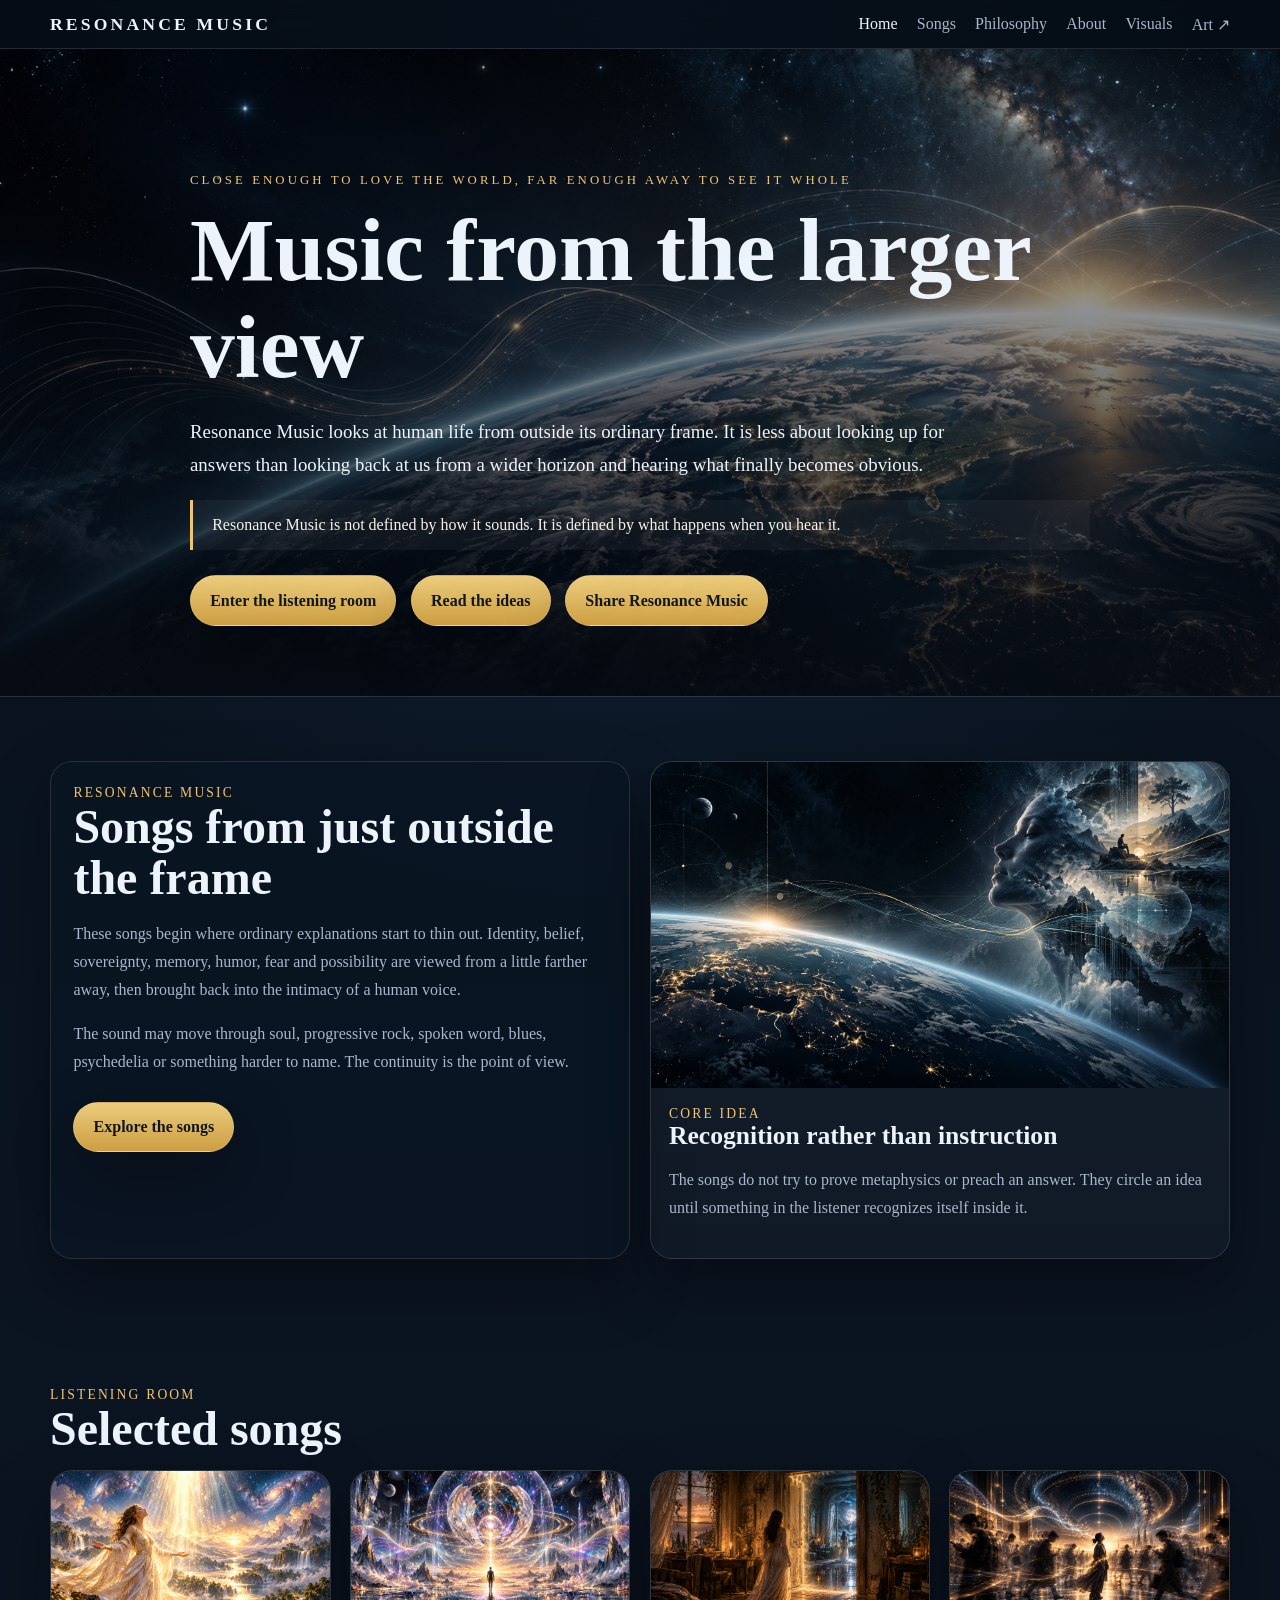
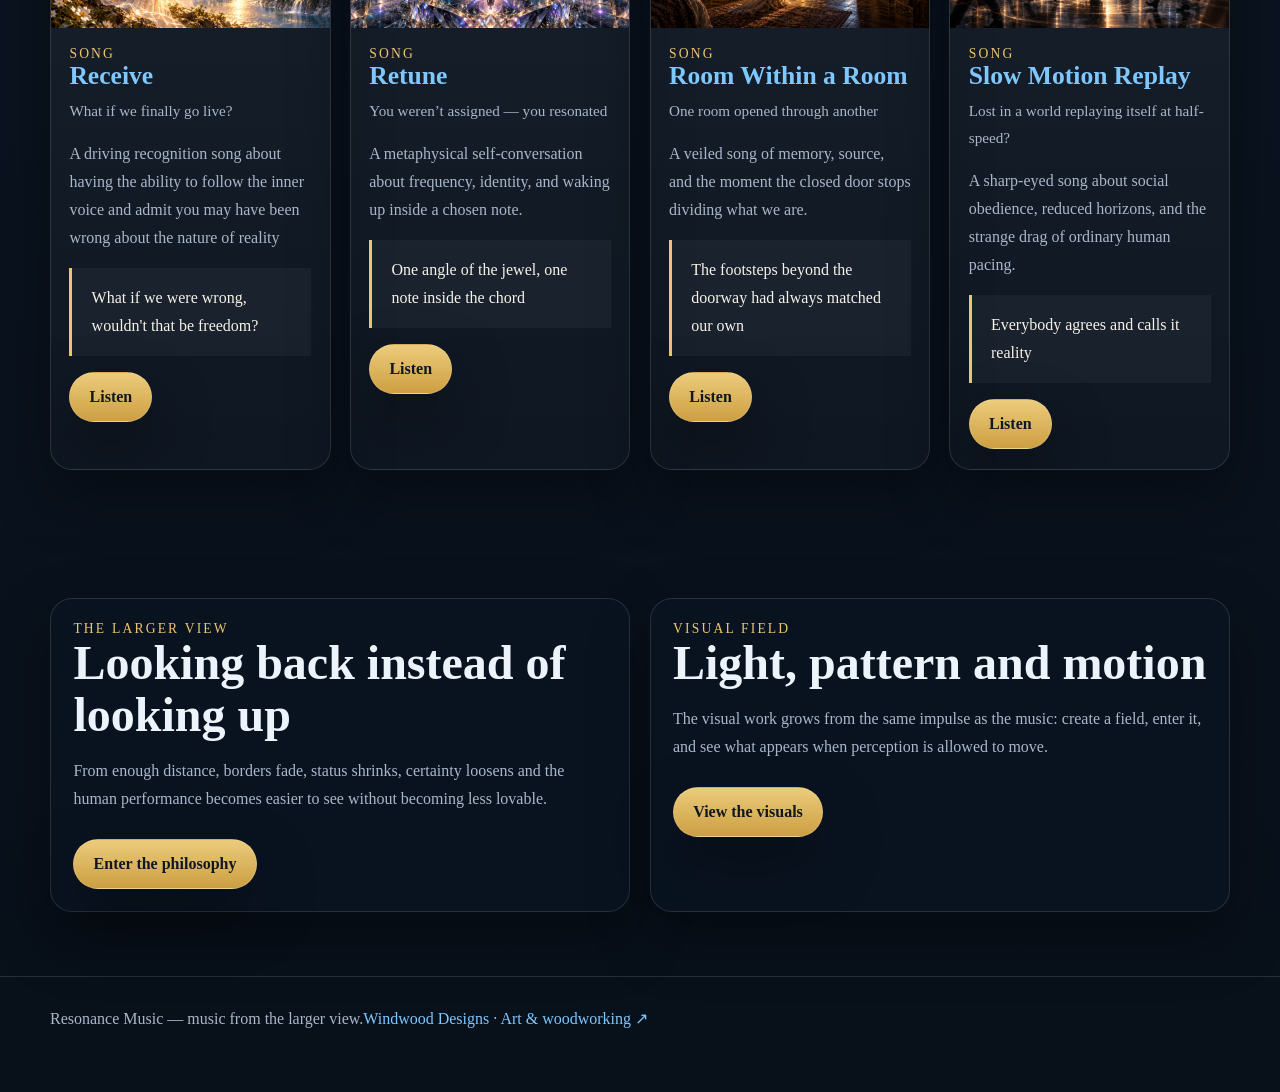
==== commit 19820713: "Update index.html" ====
--- a/index.html
+++ b/index.html
@@ -7,12 +7,17 @@
   <link rel="stylesheet" href="css/style.css">
   <script src="js/songs.js"></script>
   <script src="js/site.js" defer></script>
+  <script src="js/engage.js" defer></script>
   <style id="equal-choice-buttons">
     .btn {
       background: linear-gradient(180deg, rgba(255,220,132,.92), rgba(222,171,70,.92));
       color: #101720;
     }
     .btn:focus-visible { outline: 2px solid var(--gold); outline-offset: 4px; }
+  </style>
+  <style>
+    button.btn { font: inherit; font-weight: bold; cursor: pointer; }
+    .site-share-feedback { color: var(--gold); font-size: .9rem; margin: .4rem 0 0; }
   </style>
 </head>
 <body>
@@ -41,11 +46,11 @@
     <div class="buttons">
       <a class="btn" href="songs.html">Enter the listening room</a>
       <a class="btn" href="philosophy.html">Read the ideas</a>
+      <button class="btn" type="button" id="share-resonance-site">Share Resonance Music</button>
     </div>
+    <p id="site-share-feedback" class="site-share-feedback" role="status" aria-live="polite"></p>
   </div>
 </section>
-
-
 
 <section class="section">
   <div class="container grid two">
@@ -97,10 +102,3 @@
 </body>
 </html>
 
-
-
-
-
-
-</html>
-
